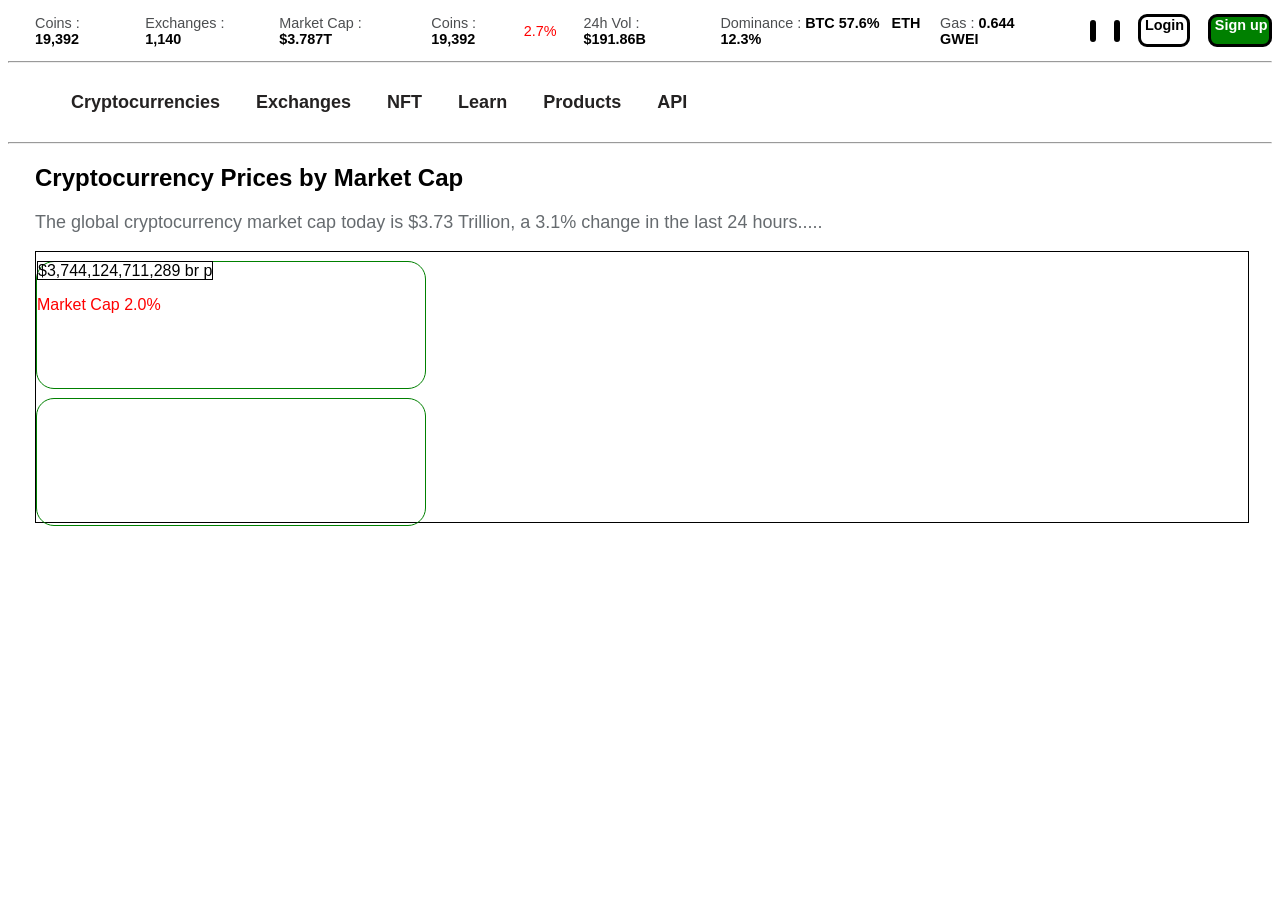
==== coingecko/index.html @ 0fcfdd51 "CoinGecko Uploaded" ====
<!DOCTYPE html>
<html lang="en">
<head>
    <meta charset="UTF-8">
    <meta name="viewport" content="width=device-width, initial-scale=1.0">
    <title>Document</title>
    <link rel="stylesheet" href="index.css">
    
</head>
<body>

    <div class="navbar">
        <span class="box1">
        <span>Coins : </span>
        <a href="">19,392</a>
        </span>  
        <span class="box1">
        <span>Exchanges : </span>
        <a href="">1,140</a>
        </span>
          <span class="box1">
        <span>Market Cap : </span>
        <a href="">$3.787T</a>
        </span>
          <span class="box1">
        <span>Coins : </span>
        <a href="">19,392</a>
        </span>
        <div class="img1">
        <img src="https://www.kindpng.com/picc/m/771-7714144_red-arrow-down-red-arrow-down-icon-hd.png" alt="" height="8vh" >
        </div>
        <span class="redtxt">2.7%</span>
        <span class="box1">
        <span>24h Vol : </span>
        <a href="">$191.86B</a>
        </span>
        <span class="box1">
        <span>Dominance : </span>
        <a href="">BTC 57.6% &nbsp; ETH 12.3%</a>
        </span>
        <span>
        <img src="https://coincentral.com/wp-content/uploads/2018/01/ETHEREUM-ICON_Black_small-150x150.png" alt="" height="30vh">
        </span>
         <span class="specbox1">
        <span> Gas : </span>
        <a href="">0.644 GWEI</a>
        </span>

        <span class="iconbox1">
            <div class="img2">
            <img src="https://png.pngtree.com/element_our/png/20181227/settings-glyph-black-icon-png_292947.jpg" alt="" height="25vh">
            </div>
        </span>
        <span class="iconbox">
            <div class="img2">
            <img src="https://media.istockphoto.com/id/1377877660/vector/realistic-mobile-phone-mockup-cellphone-app-template-isolated-stock-vector.jpg?s=612x612&w=0&k=20&c=Xw2padf6w33h9eQFFz83PL0reGEMdu1FtFsuI5G5Nf0=" alt="" height="25vh">
            </div>
        </span>
        <span class="iconbox2">
            &nbsp;Login &nbsp;
        </span>
         <span class="iconbox3">
            &nbsp;Sign up &nbsp;
        </span>

    </div>  <hr>

    <div class="secnav">
        <span  class="logo">
        <img src="https://static.coingecko.com/s/coingecko-logo-5683263fd3ea8a4f152dd5f7299acfc5f84ee73955428acff22913b8e59e6c54.svg" alt="" height="30vh">
        </span>
        <span class="navbox"><a href="">Cryptocurrencies</a></span>
         </span>
        <span class="navbox"><a href="">Exchanges</a></span>
         </span>
        <span class="navbox"><a href="">NFT</a></span>
         </span>
        <span class="navbox"><a href="">Learn</a></span>
         </span>
        <span class="navbox"><a href="">Products</a></span>
         </span>
        <span class="navbox"><a href="">API</a></span>

    </div>  <hr>

    <h2 class="heading">Cryptocurrency Prices by Market Cap</h2>
    <p class="para">The global cryptocurrency market cap today is $3.73 Trillion, a 3.1% change in the last 24 hours.....</p>

    <div class="parentbox">

    <div class="mainbox">
        <div class="halfbox">
            <span class="value">$3,744,124,711,289 br p</span>
            <img src="https://www.coingecko.com/total_market_cap.svg" alt="">
            <p>Market Cap 2.0%</p>
        </div>
        
        <div class="halfbox"></div>
    </div>

    </div>
    


    
</body>
</html>
---- coingecko/index.css ----
*{
    font-family: 'Lucida Sans', 'Lucida Sans Regular', 'Lucida Grande', 'Lucida Sans Unicode', Geneva, Verdana, sans-serif;
}

.navbar{
    /* border: 1px solid black; */
    width: 100%;
    height: 5vh;
    display: flex;
    align-items: center;
     font-size: 1.6vh;
}

.box1{
    /* border: 1px solid blue; */
    margin-left: 3vh;
    color: rgb(76, 78, 80);
    
}

.navbar a{
    color: black;
    font-weight: bold;
    text-decoration: none;
}

.navbar a:hover{
    color: green;
}

.img1{
    margin-left: 1vh;
}

.redtxt{
    color: red;
}

.specbox1{
    /* border: 1px solid blue; */
    color: rgb(76, 78, 80);
}

.iconbox1{
    border: .4vh solid black;
    margin-left: 5vh;
    border-radius: 1vh;
}

.img2{

}

.iconbox{
    border: .4vh solid black;
    margin-left: 2vh;
    border-radius: 1vh;
}

.iconbox2{
    border: .4vh solid black;
    margin-left: 2vh;
    border-radius: 1vh;
    height: 3vh;
    justify-content: center;
    align-content: center;
    font-weight: bold;
}

.iconbox3{
    border: .4vh solid black;
    margin-left: 2vh;
    border-radius: 1vh;
    height: 3vh;
    color: white;
    background-color: green;
    justify-content: center;
    align-content: center;
    font-weight: bold;
}

.secnav{
    /* border: .5vh solid black;  */
    height: 7vh;
    display: flex;
    align-items: center;
}

.logo{
    margin-left: 3vh;
}

.navbox{
    margin-left: 4vh;
    /* border: 1px solid black; */
    font-size: 2vh;
    font-weight: 900;

}

.navbox a{
    color: rgb(36, 34, 34);
    text-decoration: none;
}

.navbox a:hover{
    color: green;
}

.heading{
    margin-left: 3vh;
}

.para{
    color: rgb(102, 107, 111);
    margin-left: 3vh;
    font-size: 2vh;

}

.parentbox{
    margin-left: 3vh;
}

.mainbox{
    border: 1px solid black;
    height: 30vh;
    width: 98%;
}

.halfbox{
    border: 1px solid green;
    height: 14vh;
    margin-top: 1vh;
    width: 32%;
    border-radius: 2vh;
}

.value{
    border: 1px solid black;
    
    
}

.halfbox p{
    color: red;
    

}
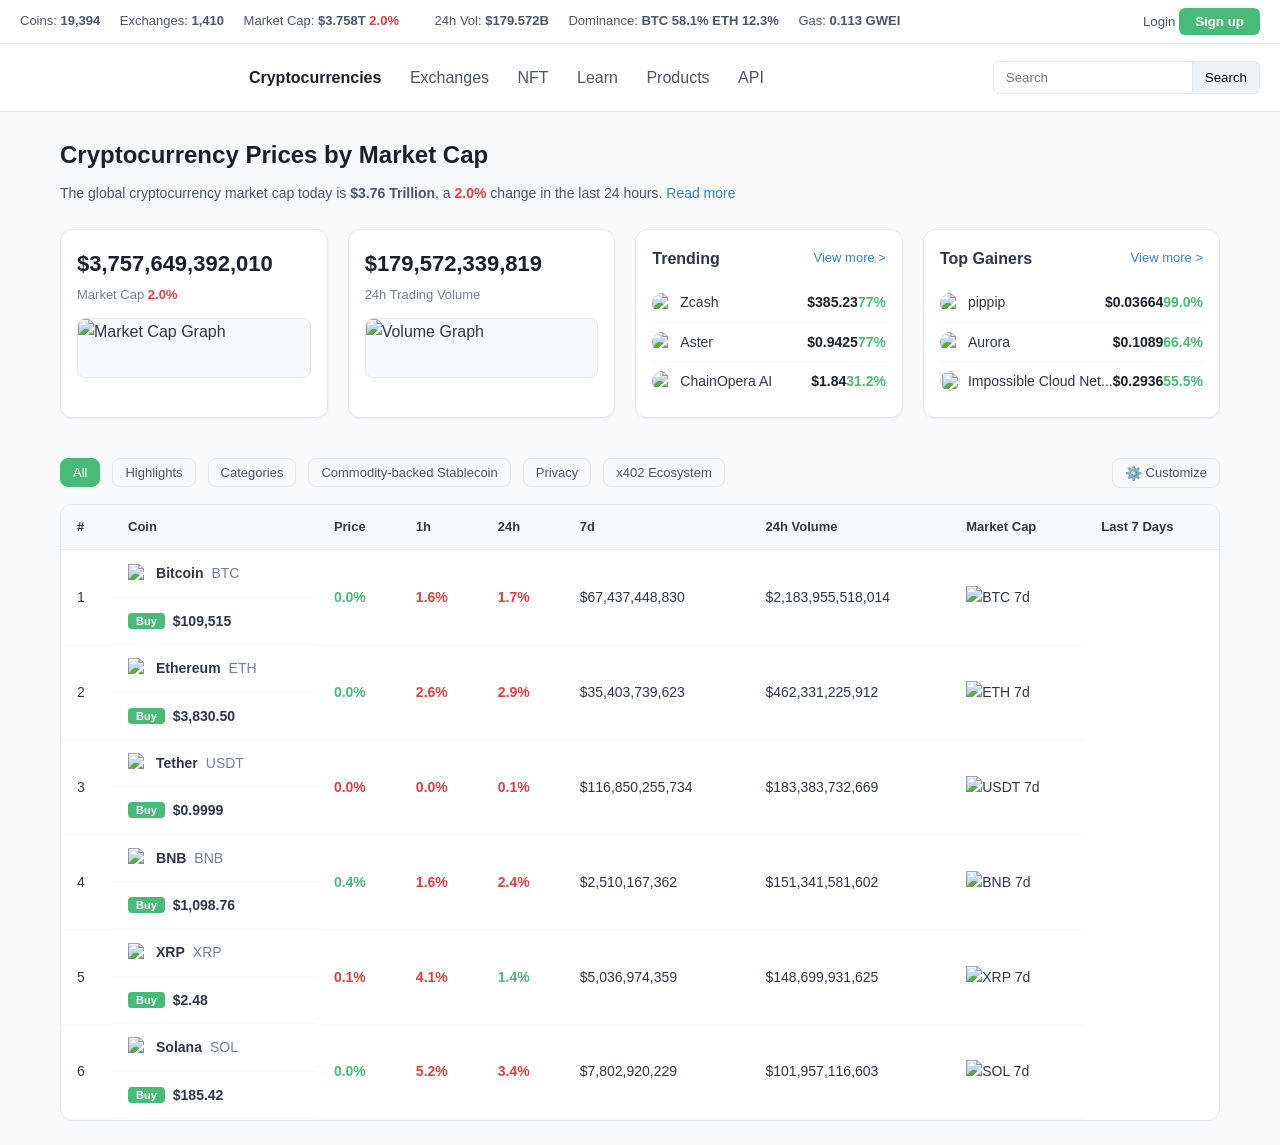
==== commit 06c59900: "Some chsnges in code" ====
--- a/coingecko/index.html
+++ b/coingecko/index.html
@@ -1,107 +1,288 @@
+
 <!DOCTYPE html>
 <html lang="en">
 <head>
     <meta charset="UTF-8">
     <meta name="viewport" content="width=device-width, initial-scale=1.0">
-    <title>Document</title>
-    <link rel="stylesheet" href="index.css">
-    
+    <title>Crypto Market Overview</title>
+    <link rel="stylesheet" href="style.css">
 </head>
 <body>
 
-    <div class="navbar">
-        <span class="box1">
-        <span>Coins : </span>
-        <a href="">19,392</a>
-        </span>  
-        <span class="box1">
-        <span>Exchanges : </span>
-        <a href="">1,140</a>
-        </span>
-          <span class="box1">
-        <span>Market Cap : </span>
-        <a href="">$3.787T</a>
-        </span>
-          <span class="box1">
-        <span>Coins : </span>
-        <a href="">19,392</a>
-        </span>
-        <div class="img1">
-        <img src="https://www.kindpng.com/picc/m/771-7714144_red-arrow-down-red-arrow-down-icon-hd.png" alt="" height="8vh" >
-        </div>
-        <span class="redtxt">2.7%</span>
-        <span class="box1">
-        <span>24h Vol : </span>
-        <a href="">$191.86B</a>
-        </span>
-        <span class="box1">
-        <span>Dominance : </span>
-        <a href="">BTC 57.6% &nbsp; ETH 12.3%</a>
-        </span>
-        <span>
-        <img src="https://coincentral.com/wp-content/uploads/2018/01/ETHEREUM-ICON_Black_small-150x150.png" alt="" height="30vh">
-        </span>
-         <span class="specbox1">
-        <span> Gas : </span>
-        <a href="">0.644 GWEI</a>
-        </span>
-
-        <span class="iconbox1">
-            <div class="img2">
-            <img src="https://png.pngtree.com/element_our/png/20181227/settings-glyph-black-icon-png_292947.jpg" alt="" height="25vh">
-            </div>
-        </span>
-        <span class="iconbox">
-            <div class="img2">
-            <img src="https://media.istockphoto.com/id/1377877660/vector/realistic-mobile-phone-mockup-cellphone-app-template-isolated-stock-vector.jpg?s=612x612&w=0&k=20&c=Xw2padf6w33h9eQFFz83PL0reGEMdu1FtFsuI5G5Nf0=" alt="" height="25vh">
-            </div>
-        </span>
-        <span class="iconbox2">
-            &nbsp;Login &nbsp;
-        </span>
-         <span class="iconbox3">
-            &nbsp;Sign up &nbsp;
-        </span>
-
-    </div>  <hr>
-
-    <div class="secnav">
-        <span  class="logo">
-        <img src="https://static.coingecko.com/s/coingecko-logo-5683263fd3ea8a4f152dd5f7299acfc5f84ee73955428acff22913b8e59e6c54.svg" alt="" height="30vh">
-        </span>
-        <span class="navbox"><a href="">Cryptocurrencies</a></span>
-         </span>
-        <span class="navbox"><a href="">Exchanges</a></span>
-         </span>
-        <span class="navbox"><a href="">NFT</a></span>
-         </span>
-        <span class="navbox"><a href="">Learn</a></span>
-         </span>
-        <span class="navbox"><a href="">Products</a></span>
-         </span>
-        <span class="navbox"><a href="">API</a></span>
-
-    </div>  <hr>
-
-    <h2 class="heading">Cryptocurrency Prices by Market Cap</h2>
-    <p class="para">The global cryptocurrency market cap today is $3.73 Trillion, a 3.1% change in the last 24 hours.....</p>
-
-    <div class="parentbox">
-
-    <div class="mainbox">
-        <div class="halfbox">
-            <span class="value">$3,744,124,711,289 br p</span>
-            <img src="https://www.coingecko.com/total_market_cap.svg" alt="">
-            <p>Market Cap 2.0%</p>
-        </div>
-        
-        <div class="halfbox"></div>
+  
+    <div class="top-bar">
+        <div class="stats">
+            <span>Coins: <strong>19,394</strong></span>
+        <span>Exchanges: <strong>1,410</strong></span>
+            <span>Market Cap: <strong>$3.758T</strong> <span class="change down">2.0%</span></span>
+            <span>24h Vol: <strong>$179.572B</strong></span>
+            <span>Dominance: <strong>BTC 58.1%</strong> <strong>ETH 12.3%</strong></span>
+            <span>Gas: <strong>0.113 GWEI</strong></span>
+        </div>
+        <div class="auth-buttons">
+            <button class="btn-login">Login</button>
+            <button class="btn-signup">Sign up</button>
+        </div>
     </div>
 
+   
+    <header class="header">
+        <div class="logo">
+            <img src="https://static.coingecko.com/s/coingecko-logo-5683263fd3ea8a4f152dd5f7299acfc5f84ee73955428acff22913b8e59e6c54.svg" height="35vh" alt="">
+        </div>
+        <nav class="nav">
+        <a href="#" class="active">Cryptocurrencies</a>
+            <a href="#">Exchanges</a>
+          <a href="#">NFT</a>
+            <a href="#">Learn</a>
+            <a href="#">Products</a>
+            <a href="#">API</a>
+        </nav>
+        <div class="search-bar">
+            <input type="text" placeholder="Search">
+            <button>Search</button>
+        </div>
+    </header>
+
+    
+    <main class="main-content">
+     <section class="market-summary">
+            <h1>Cryptocurrency Prices by Market Cap</h1>
+            <p>The global cryptocurrency market cap today is <strong>$3.76 Trillion</strong>, a <span class="change down">2.0%</span> change in the last 24 hours. <a href="#">Read more</a></p>
+        </section>
+
+        <div class="grid-container">
+           
+            <div class="widget market-cap">
+                <div class="widget-value">$3,757,649,392,010</div>
+                <div class="widget-label">Market Cap <span class="change down">2.0%</span></div>
+                <div class="graph">
+                    <img src="https://www.coingecko.com/total_market_cap.svg" alt="Market Cap Graph">
+                </div>
+            </div>
+
+           
+            <div class="widget volume">
+                <div class="widget-value">$179,572,339,819</div>
+                <div class="widget-label">24h Trading Volume</div>
+                <div class="graph">
+                    <img src="https://www.coingecko.com/total_volume.svg" alt="Volume Graph">
+                </div>
+            </div>
+
+       
+            <div class="widget trending">
+                <div class="widget-header">
+                    <h3>Trending</h3>
+                    <a href="#" class="view-more">View more ></a>
+                </div>
+                <div class="trending-item">
+                    <img src="https://assets.coingecko.com/coins/images/486/standard/circle-zcash-color.png?1696501740" alt="Zcash">
+                    <span>Zcash</span>
+                    <span class="price up">$385.23</span>
+                    <span class="percent up">77%</span>
+                </div>
+                <div class="trending-item">
+                    <img src="https://assets.coingecko.com/coins/images/69040/standard/_ASTER.png?1757326782" alt="Astar">
+                    <span>Aster</span>
+                    <span class="price up">$0.9425</span>
+                    <span class="percent up">77%</span>
+                </div>
+                <div class="trending-item">
+                    <img src="https://assets.coingecko.com/coins/images/69447/standard/coai.png?1758625501" alt="ChainOpera">
+                    <span>ChainOpera AI</span>
+                    <span class="price up">$1.84</span>
+                    <span class="percent up">31.2%</span>
+                </div>
+            </div>
+
+            <div class="widget top-gainers">
+                <div class="widget-header">
+                    <h3>Top Gainers</h3>
+                    <a href="#" class="view-more">View more ></a>
+            </div>
+                <div class="trending-item">
+                    <img src="https://assets.coingecko.com/coins/images/51589/standard/pippin_logo.png?1731570163" alt="pippip">
+                    <span>pippip</span>
+                    <span class="price">$0.03664</span>
+                    <span class="percent up">99.0%</span>
+             </div>
+                <div class="trending-item">
+                    <img src="https://assets.coingecko.com/coins/images/20582/standard/aurora.jpeg?1696519989" alt="Aurora">
+                    <span>Aurora</span>
+                    <span class="price">$0.1089</span>
+                    <span class="percent up">66.4%</span>
+                </div>
+                <div class="trending-item">
+                    <img src="https://assets.coingecko.com/coins/images/55484/standard/ICNT_token_%281%29_%281%29.png?1751614146">
+                    <span>Impossible Cloud Net...</span>
+                    <span class="price">$0.2936</span>
+                    <span class="percent up">55.5%</span>
+                </div>
+            </div>
+        </div>
+
+       
+<section class="crypto-table-section">
+    <div class="table-filters">
+        <button class="filter-btn active">All</button>
+        <button class="filter-btn">Highlights</button>
+        <button class="filter-btn">Categories</button>
+        <button class="filter-btn">Commodity-backed Stablecoin</button>
+        <button class="filter-btn">Privacy</button>
+        <button class="filter-btn">x402 Ecosystem</button>
+        <button class="customize-btn">Customize</button>
     </div>
-    
-
-
-    
+
+    <div class="table-container">
+        <table class="crypto-table">
+            <thead>
+                <tr>
+                    <th>#</th>
+                    <th>Coin</th>
+                    <th>Price</th>
+                    <th>1h</th>
+                    <th>24h</th>
+                    <th>7d</th>
+                    <th>24h Volume</th>
+                    <th>Market Cap</th>
+                    <th>Last 7 Days</th>
+                </tr>
+            </thead>
+            <tbody>
+               
+                <tr>
+                    <td>1</td>
+                    <td class="coin-cell">
+                        <img src="https://assets.coingecko.com/coins/images/1/small/bitcoin.png" alt="BTC">
+                        Bitcoin <span class="symbol">BTC</span>
+                    </td>
+                    <td class="price-cell">
+                        <button class="buy-btn">Buy</button>
+                        $109,515
+                    </td>
+                    <td class="change up">0.0%</td>
+                    <td class="change down">1.6%</td>
+                    <td class="change down">1.7%</td>
+                    <td>$67,437,448,830</td>
+                    <td>$2,183,955,518,014</td>
+                    <td class="graph-cell">
+                        <img src="https://www.coingecko.com/coins/1/sparkline.svg" alt="BTC 7d">
+                    </td>
+                </tr>
+
+               
+                <tr>
+                    <td>2</td>
+                    <td class="coin-cell">
+                        <img src="https://assets.coingecko.com/coins/images/279/small/ethereum.png" alt="ETH">
+                        Ethereum <span class="symbol">ETH</span>
+                    </td>
+                    <td class="price-cell">
+                        <button class="buy-btn">Buy</button>
+                        $3,830.50
+                    </td>
+                    <td class="change up">0.0%</td>
+                    <td class="change down">2.6%</td>
+                    <td class="change down">2.9%</td>
+                    <td>$35,403,739,623</td>
+                    <td>$462,331,225,912</td>
+                    <td class="graph-cell">
+                        <img src="https://www.coingecko.com/coins/279/sparkline.svg" alt="ETH 7d">
+                    </td>
+                </tr>
+
+               
+                <tr>
+                    <td>3</td>
+                    <td class="coin-cell">
+                        <img src="https://assets.coingecko.com/coins/images/325/small/Tether.png" alt="USDT">
+                        Tether <span class="symbol">USDT</span>
+                    </td>
+                    <td class="price-cell">
+                        <button class="buy-btn">Buy</button>
+                        $0.9999
+                    </td>
+                    <td class="change down">0.0%</td>
+                    <td class="change down">0.0%</td>
+                    <td class="change down">0.1%</td>
+                    <td>$116,850,255,734</td>
+                    <td>$183,383,732,669</td>
+                    <td class="graph-cell">
+                        <img src="https://www.coingecko.com/coins/325/sparkline.svg" alt="USDT 7d">
+                    </td>
+                </tr>
+
+                
+                <tr>
+                    <td>4</td>
+                    <td class="coin-cell">
+                        <img src="https://assets.coingecko.com/coins/images/825/standard/bnb-icon2_2x.png?1696501970" alt="BNB">
+                        BNB <span class="symbol">BNB</span>
+                    </td>
+                    <td class="price-cell">
+                        <button class="buy-btn">Buy</button>
+                        $1,098.76
+                    </td>
+                    <td class="change up">0.4%</td>
+                    <td class="change down">1.6%</td>
+                    <td class="change down">2.4%</td>
+                    <td>$2,510,167,362</td>
+                    <td>$151,341,581,602</td>
+                    <td class="graph-cell">
+                        <img src="https://www.coingecko.com/coins/825/sparkline.svg" alt="BNB 7d">
+                    </td>
+                </tr>
+
+               
+                <tr>
+                    <td>5</td>
+                    <td class="coin-cell">
+                        <img src="https://assets.coingecko.com/coins/images/44/small/xrp.png" alt="XRP">
+                        XRP <span class="symbol">XRP</span>
+                    </td>
+                    <td class="price-cell">
+                        <button class="buy-btn">Buy</button>
+                        $2.48
+                    </td>
+                    <td class="change down">0.1%</td>
+                    <td class="change down">4.1%</td>
+                    <td class="change up">1.4%</td>
+                    <td>$5,036,974,359</td>
+                    <td>$148,699,931,625</td>
+                    <td class="graph-cell">
+                        <img src="YOUR_XRP_7D_GRAPH_LINK" alt="XRP 7d">
+                    </td>
+                </tr>
+
+                
+                <tr>
+                    <td>6</td>
+                    <td class="coin-cell">
+                        <img src="https://assets.coingecko.com/coins/images/4128/small/solana.png" alt="SOL">
+                        Solana <span class="symbol">SOL</span>
+                    </td>
+                    <td class="price-cell">
+                        <button class="buy-btn">Buy</button>
+                        $185.42
+                    </td>
+                    <td class="change up">0.0%</td>
+                    <td class="change down">5.2%</td>
+                    <td class="change down">3.4%</td>
+                    <td>$7,802,920,229</td>
+                    <td>$101,957,116,603</td>
+                    <td class="graph-cell">
+                        <img src="YOUR_SOL_7D_GRAPH_LINK" alt="SOL 7d">
+                    </td>
+                </tr>
+            </tbody>
+        </table>
+    </div>
+</section>
+
+    </main>
+
+
+
 </body>
 </html>
--- a/coingecko/style.css
+++ b/coingecko/style.css
@@ -0,0 +1,414 @@
+* {
+    margin: 0;
+    padding: 0;
+    box-sizing: border-box;
+    font-family: 'Inter', 'Segoe UI', sans-serif;
+}
+
+body {
+    background: #f8f9fa;
+    color: #2d3748;
+    line-height: 1.6;
+}
+
+/* Top Bar */
+.top-bar {
+    display: flex;
+    justify-content: space-between;
+    align-items: center;
+    padding: 8px 20px;
+    background: white;
+    border-bottom: 1px solid #e2e8f0;
+    font-size: 13px;
+    color: #4a5568;
+}
+
+.stats span {
+    margin-right: 16px;
+}
+
+.stats .change.down {
+    color: #e53e3e;
+}
+
+.auth-buttons .btn-login {
+    background: transparent;
+    border: none;
+    color: #4a5568;
+    font-weight: 500;
+    cursor: pointer;
+}
+
+.auth-buttons .btn-signup {
+    background: #48bb78;
+    color: white;
+    border: none;
+    padding: 6px 16px;
+    border-radius: 6px;
+    font-weight: 600;
+    cursor: pointer;
+}
+
+/* Header */
+.header {
+    display: flex;
+    align-items: center;
+    justify-content: space-between;
+    padding: 16px 20px;
+    background: white;
+    border-bottom: 1px solid #e2e8f0;
+}
+
+.logo {
+    display: flex;
+    align-items: center;
+    font-weight: 700;
+    font-size: 20px;
+    color: #1a202c;
+}
+
+.logo-icon {
+    background: #48bb78;
+    color: white;
+    padding: 2px 6px;
+    border-radius: 4px;
+    font-size: 12px;
+    margin-right: 6px;
+}
+
+.nav a {
+    margin: 0 12px;
+    text-decoration: none;
+    color: #4a5568;
+    font-weight: 500;
+}
+
+.nav a.active {
+    color: #1a202c;
+    font-weight: 600;
+}
+
+.search-bar {
+    display: flex;
+    align-items: center;
+}
+
+.search-bar input {
+    padding: 8px 12px;
+    border: 1px solid #e2e8f0;
+    border-radius: 6px 0 0 6px;
+    width: 200px;
+}
+
+.search-bar button {
+    background: #edf2f7;
+    border: 1px solid #e2e8f0;
+    border-left: none;
+    padding: 8px 12px;
+    border-radius: 0 6px 6px 0;
+    cursor: pointer;
+}
+
+/* Main Content */
+.main-content {
+    padding: 24px 20px;
+    max-width: 1200px;
+    margin: 0 auto;
+}
+
+.market-summary h1 {
+    font-size: 24px;
+    margin-bottom: 8px;
+    color: #1a202c;
+}
+
+.market-summary p {
+    font-size: 14px;
+    color: #4a5568;
+    margin-bottom: 24px;
+}
+
+.market-summary a {
+    color: #3182ce;
+    text-decoration: none;
+}
+
+/* Grid */
+.grid-container {
+    display: grid;
+    grid-template-columns: 1fr 1fr 1fr 1fr;
+    gap: 20px;
+}
+
+/* Widgets */
+.widget {
+    background: white;
+    padding: 16px;
+    border-radius: 12px;
+    border: 1px solid #e2e8f0;
+    box-shadow: 0 1px 3px rgba(0,0,0,0.05);
+}
+
+.widget-value {
+    font-size: 22px;
+    font-weight: 700;
+    color: #1a202c;
+    margin-bottom: 4px;
+}
+
+.widget-label {
+    font-size: 13px;
+    color: #718096;
+    margin-bottom: 12px;
+}
+
+.widget-label .change.down {
+    color: #e53e3e;
+}
+
+.graph {
+    height: 60px;
+    overflow: hidden;
+    border-radius: 8px;
+    background: #f7fafc;
+    border: 1px solid #e2e8f0;
+}
+
+.graph img {
+    width: 100%;
+    height: 100%;
+    object-fit: cover;
+}
+
+/* Trending & Gainers */
+.widget-header {
+    display: flex;
+    justify-content: space-between;
+    align-items: center;
+    margin-bottom: 12px;
+}
+
+.widget-header h3 {
+    font-size: 16px;
+    font-weight: 600;
+}
+
+.view-more {
+    font-size: 13px;
+    color: #3182ce;
+    text-decoration: none;
+}
+
+.trending-item {
+    display: flex;
+    align-items: center;
+    justify-content: space-between;
+    padding: 8px 0;
+    font-size: 14px;
+    border-bottom: 1px solid #f7fafc;
+}
+
+.trending-item:last-child {
+    border-bottom: none;
+}
+
+.trending-item img {
+    width: 20px;
+    height: 20px;
+    border-radius: 50%;
+    margin-right: 8px;
+}
+
+.trending-item span:first-of-type {
+    flex: 1;
+    white-space: nowrap;
+    overflow: hidden;
+    text-overflow: ellipsis;
+}
+
+.price {
+    color: #1a202c;
+    font-weight: 600;
+}
+
+.percent.up {
+    color: #48bb78;
+    font-weight: 600;
+}
+
+/* Responsive */
+@media (max-width: 992px) {
+    .grid-container {
+        grid-template-columns: 1fr 1fr;
+    }
+    .top-bar, .header {
+        flex-direction: column;
+        gap: 12px;
+        text-align: center;
+    }
+    .search-bar {
+        width: 100%;
+        max-width: 300px;
+    }
+}
+
+@media (max-width: 600px) {
+    .grid-container {
+        grid-template-columns: 1fr;
+    }
+}
+
+/* === Crypto Table Section === */
+.crypto-table-section {
+    margin-top: 40px;
+    max-width: 1200px;
+    margin-left: auto;
+    margin-right: auto;
+}
+
+.table-filters {
+    display: flex;
+    align-items: center;
+    gap: 12px;
+    margin-bottom: 16px;
+    flex-wrap: wrap;
+}
+
+.filter-btn {
+    background: transparent;
+    border: 1px solid #e2e8f0;
+    padding: 6px 12px;
+    border-radius: 8px;
+    font-size: 13px;
+    color: #4a5568;
+    cursor: pointer;
+    transition: all 0.2s;
+}
+
+.filter-btn.active,
+.filter-btn:hover {
+    background: #48bb78;
+    color: white;
+    border-color: #48bb78;
+}
+
+.customize-btn {
+    margin-left: auto;
+    background: transparent;
+    border: 1px solid #e2e8f0;
+    padding: 6px 12px;
+    border-radius: 8px;
+    font-size: 13px;
+    color: #4a5568;
+    cursor: pointer;
+    display: flex;
+    align-items: center;
+    gap: 4px;
+}
+
+.customize-btn::before {
+    content: "⚙️";
+    font-size: 14px;
+}
+
+.table-container {
+    overflow-x: auto;
+    border-radius: 12px;
+    border: 1px solid #e2e8f0;
+    background: white;
+}
+
+.crypto-table {
+    width: 100%;
+    border-collapse: collapse;
+    font-size: 14px;
+}
+
+.crypto-table th {
+    text-align: left;
+    padding: 12px 16px;
+    background: #f7fafc;
+    color: #2d3748;
+    font-weight: 600;
+    font-size: 13px;
+    border-bottom: 1px solid #e2e8f0;
+}
+
+.crypto-table td {
+    padding: 12px 16px;
+    border-bottom: 1px solid #f7fafc;
+}
+
+.crypto-table tr:hover {
+    background: #fdfdfe;
+}
+
+.coin-cell {
+    display: flex;
+    align-items: center;
+    gap: 8px;
+    font-weight: 600;
+}
+
+.coin-cell img {
+    width: 20px;
+    height: 20px;
+}
+
+.coin-cell .symbol {
+    color: #718096;
+    font-weight: normal;
+}
+
+.price-cell {
+    display: flex;
+    align-items: center;
+    gap: 8px;
+    font-weight: 600;
+}
+
+.buy-btn {
+    background: #48bb78;
+    color: white;
+    border: none;
+    padding: 2px 8px;
+    border-radius: 4px;
+    font-size: 11px;
+    font-weight: 600;
+    cursor: pointer;
+}
+
+.change {
+    font-weight: 600;
+}
+
+.change.up {
+    color: #48bb78;
+}
+
+.change.down {
+    color: #e53e3e;
+}
+
+.graph-cell img {
+    width: 100px;
+    height: 36px;
+    object-fit: contain;
+}
+
+/* Responsive */
+@media (max-width: 768px) {
+    .crypto-table th,
+    .crypto-table td {
+        padding: 8px 10px;
+        font-size: 13px;
+    }
+    .graph-cell img {
+        width: 80px;
+        height: 30px;
+    }
+    .buy-btn {
+        font-size: 10px;
+        padding: 1px 6px;
+    }
+}
